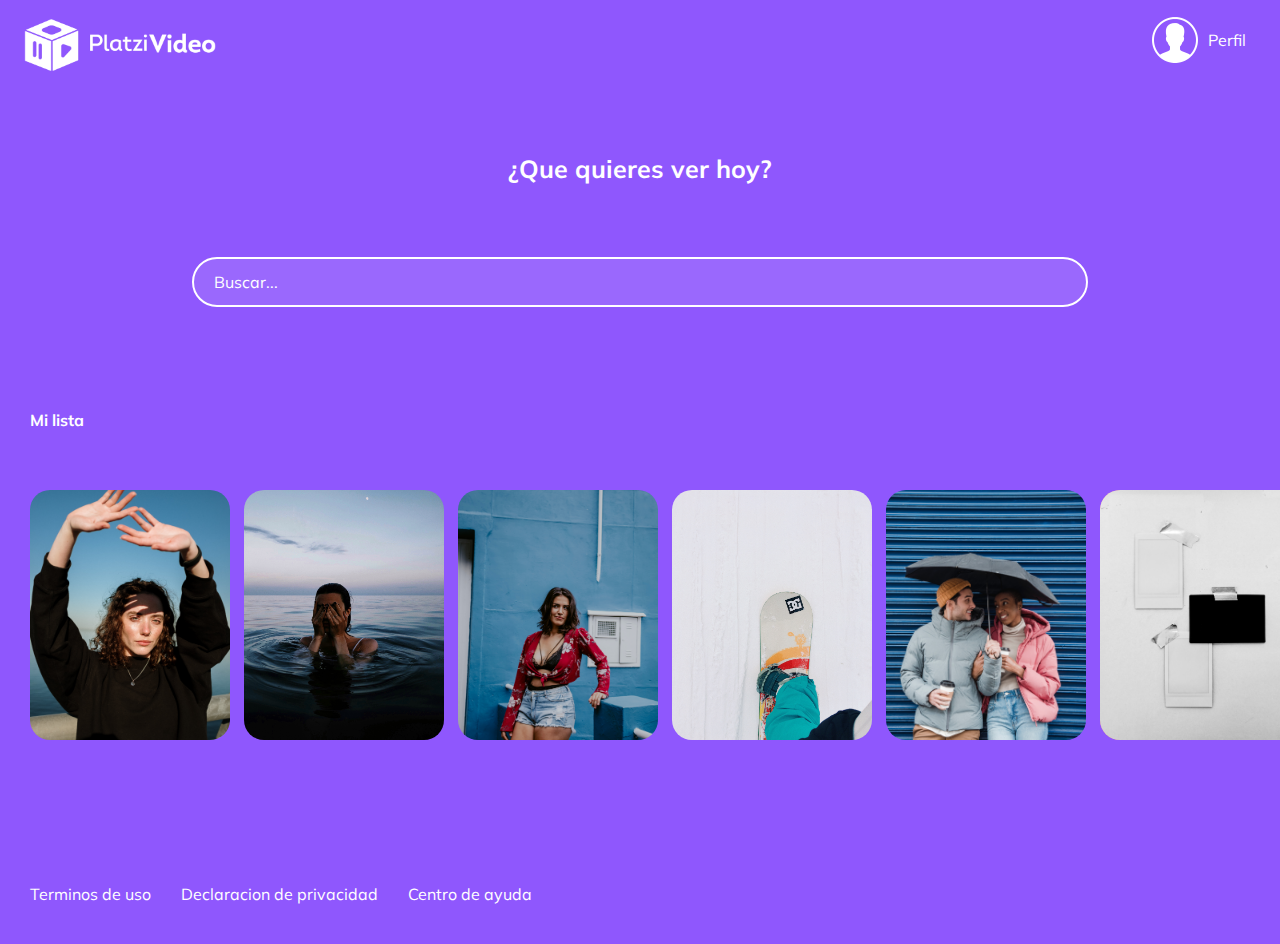
==== index.html @ 0224c706 "se agrega appvideo" ====
<!DOCTYPE html>
<html lang="en">
  <head>
    <meta charset="UTF-8" />
    <meta http-equiv="X-UA-Compatible" content="IE=edge" />
    <meta name="viewport" content="width=device-width, initial-scale=1.0" />
    <link
      href="https://fonts.googleapis.com/css2?family=Mulish&display=swap"
      rel="stylesheet"
    />
    <link rel="stylesheet" href="/styles.css">
    <title>header</title>
  </head>
  <body>
    <header class="header">
      <img
        class="header__img"
        src="/compenents/logo-platzi-video-BW2.png"
        alt=""
      />
      <div class="header__menu">
        <div class="header__menu--profile">
          <img src="/compenents/user-icon.png" alt="" />
          <p>Perfil</p>
          <div>
            <ul>
              <li><a href="/">Cuenta</a></li>
              <li><a href="/">Cerrar Sesion</a></li>
            </ul>
          </div>
        </div>
      </div>
    </header>
    <section class="main">
      <h2 class="main__title">¿Que quieres ver hoy?</h2>
      <input class="buscador" type="text" placeholder="Buscar..." />
    </section>
    <section class="carousel">
        <h2>Mi lista</h2>
      <div class="carousel__container">
        <div class="carousel-item">
          <img
            class="carousel-item__img"
            src="/src/pexels-cottonbro-4571209.jpg"
            alt=""
          />
          <div class="carousel-item__details">
            <div>
              <img src="/compenents/icons8-play-64.png" alt="play" />
              <img src="/compenents/icons8-plus-64.png" alt="plus" />
            </div>
            <p class="carousel-item__details-title">Titulo Descriptivo</p>
            <p class="carousel-item__details-subtitle">29 16+ 114min</p>
          </div>
        </div>
        <div class="carousel-item">
          <img
            class="carousel-item__img"
            src="/src/pexels-kira-schwarz-8829906.jpg"
            alt=""
          />
          <div class="carousel-item__details">
            <div>
              <img src="/compenents/icons8-play-64.png" alt="play" />
              <img src="/compenents/icons8-plus-64.png" alt="plus" />
            </div>
            <p class="carousel-item__details-title">Titulo Descriptivo</p>
            <p class="carousel-item__details-subtitle">29 16+ 114min</p>
          </div>
        </div>
        <div class="carousel-item">
            <img
              class="carousel-item__img"
              src="/src/pexels-cristyan-bohn-7556080.jpg"
              alt=""
            />
            <div class="carousel-item__details">
              <div>
                <img src="/compenents/icons8-play-64.png" alt="play" />
                <img src="/compenents/icons8-plus-64.png" alt="plus" />
              </div>
              <p class="carousel-item__details-title">Titulo Descriptivo</p>
              <p class="carousel-item__details-subtitle">29 16+ 114min</p>
            </div>
          </div>
          <div class="carousel-item">
            <img
              class="carousel-item__img"
              src="/src/pexels-daria-ponomareva-8704745.jpg"
              alt=""
            />
            <div class="carousel-item__details">
              <div>
                <img src="/compenents/icons8-play-64.png" alt="play" />
                <img src="/compenents/icons8-plus-64.png" alt="plus" />
              </div>
              <p class="carousel-item__details-title">Titulo Descriptivo</p>
              <p class="carousel-item__details-subtitle">29 16+ 114min</p>
            </div>
          </div>
          <div class="carousel-item">
            <img
              class="carousel-item__img"
              src="/src/pexels-klaus-nielsen-6303758.jpg"
              alt=""
            />
            <div class="carousel-item__details">
              <div>
                <img src="/compenents/icons8-play-64.png" alt="play" />
                <img src="/compenents/icons8-plus-64.png" alt="plus" />
              </div>
              <p class="carousel-item__details-title">Titulo Descriptivo</p>
              <p class="carousel-item__details-subtitle">29 16+ 114min</p>
            </div>
          </div>
          <div class="carousel-item">
            <img
              class="carousel-item__img"
              src="/src/pexels-madison-inouye-8165596.jpg"
              alt=""
            />
            <div class="carousel-item__details">
              <div>
                <img src="/compenents/icons8-play-64.png" alt="play" />
                <img src="/compenents/icons8-plus-64.png" alt="plus" />
              </div>
              <p class="carousel-item__details-title">Titulo Descriptivo</p>
              <p class="carousel-item__details-subtitle">29 16+ 114min</p>
            </div>
          </div>
          <div class="carousel-item">
            <img
              class="carousel-item__img"
              src="/src/pexels-cliford-mervil-2469122.jpg"
              alt=""
            />
            <div class="carousel-item__details">
              <div>
                <img src="/compenents/icons8-play-64.png" alt="play" />
                <img src="/compenents/icons8-plus-64.png" alt="plus" />
              </div>
              <p class="carousel-item__details-title">Titulo Descriptivo</p>
              <p class="carousel-item__details-subtitle">29 16+ 114min</p>
            </div>
          </div>
          <div class="carousel-item">
            <img
              class="carousel-item__img"
              src="/src/pexels-кириллова-виктория-8796405.jpg"
              alt=""
            />
            <div class="carousel-item__details">
              <div>
                <img src="/compenents/icons8-play-64.png" alt="play" />
                <img src="/compenents/icons8-plus-64.png" alt="plus" />
              </div>
              <p class="carousel-item__details-title">Titulo Descriptivo</p>
              <p class="carousel-item__details-subtitle">29 16+ 114min</p>
            </div>
          </div>
      </div>
    </section>
    <footer class="footer__main">
      <a href="/">Terminos de uso</a>
      <a href="/">Declaracion de privacidad</a>
      <a href="/">Centro de ayuda</a>
  </footer>
  </body>
</html>
---- styles.css ----
* {
  box-sizing: border-box;
  margin: 0;
  padding: 0;
  font-family: "Mulish", sans-serif;
  font-size: 1.6rem;
}

html {
  font-size: 62.5%;
}

body {
  background-color: #8f57fd;
}

.header {
  background-color: #8f57fd;
  width: 100%;
  height: 8rem;
  display: flex;
  justify-content: space-between;
  align-items: center;
}

.header__img {
  width: 20rem;
  margin-top: 1rem;
  margin-left: 2rem;
}

.header__menu {
  margin-right: 3rem;
  color: white;
}

.header__menu ul {
  display: none;
  list-style: none;
  position: absolute;
  width: 10rem;
  text-align: right;
  margin: 2.5rem 0rem 0rem -10rem;
}

.header__menu li {
  margin-top: 1rem;
}

.header__menu li a {
  color: white;
  text-decoration: none;
}

.header__menu li a:hover {
  text-decoration: underline;
}

.header__menu:hover ul,
ul:hover {
  display: block;
}

.header__menu--profile {
  margin-right: 6rem;
  width: 4rem;
  display: flex;
  align-items: center;
}

.header__menu--profile img {
  margin-right: 0.8rem;
}

.main {
  height: 30rem;
  display: flex;
  align-items: center;
  justify-content: space-evenly;
  flex-direction: column;
}

.main__title {
  color: white;
  font-size: 2.5rem;
}

.buscador {
  border: 0.2rem solid white;
  border-radius: 2.5rem;
  color: white;
  height: 5rem;
  padding: 0rem 2rem;
  width: 70%;
  background-color: rgba(255, 255, 255, 0.1);
  outline: none;
}

.buscador::placeholder {
  color: white;
}

.carousel {
  width: 100%;
  overflow: scroll;
  padding: 3rem;
  position: relative;
  color: white;
}

.carousel__container {
  white-space: nowrap;
  margin: 6rem 0rem;
  padding-bottom: 1rem;
}

.carousel-item {
  background-color: palevioletred;
  width: 20rem;
  height: 25rem;
  border-radius: 2rem;
  overflow: hidden;
  margin-right: 1rem;
  display: inline-block;
  cursor: pointer;
  transition: 450ms all;
  transform-origin: center left;
  position: relative;
}

.carousel-item:hover ~ .carousel-item {
  transform: translate3d(10rem, 0, 0);
}

.carousel__container:hover .carousel-item {
  opacity: 0.3;
}

.carousel__container:hover .carousel-item:hover {
  transform: scale(1.5);
  opacity: 1;
}

.carousel-item__img {
  width: 20rem;
  height: 25rem;
  object-fit: cover;
}

.carousel-item__details {
  background: linear-gradient(to top, rgba(0, 0, 0, 0.9) 0%, rgba(0, 0, 0, 0) 100%);
  font-size: 1rem;
  opacity: 0;
  transition: 450 ms opacity;
  padding: 1rem;
  position: absolute;
  top: 0;
  left: 0;
  right: 0;
  bottom: 0;
  display: flex;
  flex-direction: column;
  justify-content: flex-end;
}

.carousel-item__details img {
  height: 1.5rem;
}

.carousel-item__details p {
  margin: 0px;
}

.carousel-item__details:hover {
  opacity: 1;
  color: white;
}

/*empieza la seccion de login*/
.login {
  background: linear-gradient(#8f57FD, #21C08B);
  display: flex;
  align-items: center;
  justify-content: center;
  flex-direction: column;
  padding: 0rem 3rem;
  min-height: calc(100vh - 20rem);
  margin-top: 3rem;
}

.login__container {
  background-color: rgba(255, 255, 255, 0.1);
  border: 0.2rem solid white;
  border-radius: 4rem;
  color: white;
  padding: 6rem 6.8rem 4rem;
  min-height: 70rem;
  width: 42rem;
  display: flex;
  flex-direction: column;
  justify-content: space-around;
}

.login__container h2 {
  margin-bottom: 2rem;
}

.login__container--form {
  display: flex;
  flex-direction: column;
}

.login__container--form label {
  font-size: 1.4rem;
}

.login__container--rememberme {
  color: white;
  display: flex;
  justify-content: space-between;
  margin-top: 1rem;
}

.login__container--rememberme a {
  color: white;
  font-size: 1.4rem;
  text-decoration: none;
}

.login__container--rememberme a:hover {
  text-decoration: underline;
}

.login__container--socialMedia > div {
  display: flex;
  align-items: center;
  font-size: 1.4rem;
  margin-bottom: 1rem;
}

.login__container--socialMedia > div > img {
  width: 3rem;
  margin-right: 1rem;
}

.login__container--register {
  font-size: 1.4rem;
  display: flex;
  align-items: center;
  justify-content: space-around;
}

.login__container--register a {
  font-size: 1.6rem;
  color: white;
  font-weight: bold;
  text-decoration: none;
}

.login__container--register a:hover {
  text-decoration: underline;
}

.input {
  color: white;
  background-color: transparent;
  border-top: 0;
  border-left: 0;
  border-right: 0;
  border-bottom: 0.2rem solid white;
  outline: none;
  margin-bottom: 2rem;
  padding: 0 2rem;
  height: 5rem;
}

.input::placeholder {
  color: white;
}

.button {
  background-color: rgba(255, 255, 255, 0.1);
  border: none;
  border-radius: 2.5rem;
  color: white;
  cursor: pointer;
  font-weight: bold;
  height: 5rem;
  letter-spacing: 0.1rem;
  margin: 1rem 0;
}

.footer {
  display: flex;
  align-items: center;
  height: 10rem;
  width: 100%;
  background-color: #21C08B;
}

.footer a {
  color: white;
  text-decoration: none;
  padding-left: 3rem;
  cursor: pointer;
}

.footer a:hover {
  text-decoration: underline;
}

.footer__main {
  display: flex;
  align-items: center;
  height: 10rem;
  width: 100%;
  background-color: #8f57FD;
}

.footer__main a {
  color: white;
  text-decoration: none;
  padding-left: 3rem;
  cursor: pointer;
}

.footer__main a:hover {
  text-decoration: underline;
}

.p404__container {
  background: linear-gradient(#8f57FD, #21C08B);
  height: 42rem;
  color: white;
  display: flex;
  align-items: center;
  flex-direction: column;
  justify-content: center;
}

.p404__container h1 {
  font-size: 15rem;
}

@keyframes pulse {
  0% {
    transform: scale(1);
  }
  50% {
    transform: scale(1.1);
  }
  100% {
    transform: scale(1);
  }
}
.pulse {
  animation-name: pulse;
  animation-duration: 1s;
}

::-webkit-scrollbar-thumb {
  background: #8f57FD;
  border-radius: 4px;
}

::-webkit-scrollbar {
  width: 8px;
  height: 8px;
  background: #8f57FD;
  border-radius: 4px;
}

::-webkit-scrollbar:hover {
  background: #8f57FD;
  box-shadow: 0 0 2px 1px rgba(0, 0, 0, 0.2);
}

::-webkit-scrollbar:hover:active {
  background: #8f57FD;
}

@media only screen and (max-width: 600px) {
  .login__container {
    background-color: transparent;
    border: none;
    padding: 0;
    width: 100%;
  }

  .footer {
    align-items: flex-start;
    flex-direction: column;
  }
}

/*# sourceMappingURL=styles.css.map */
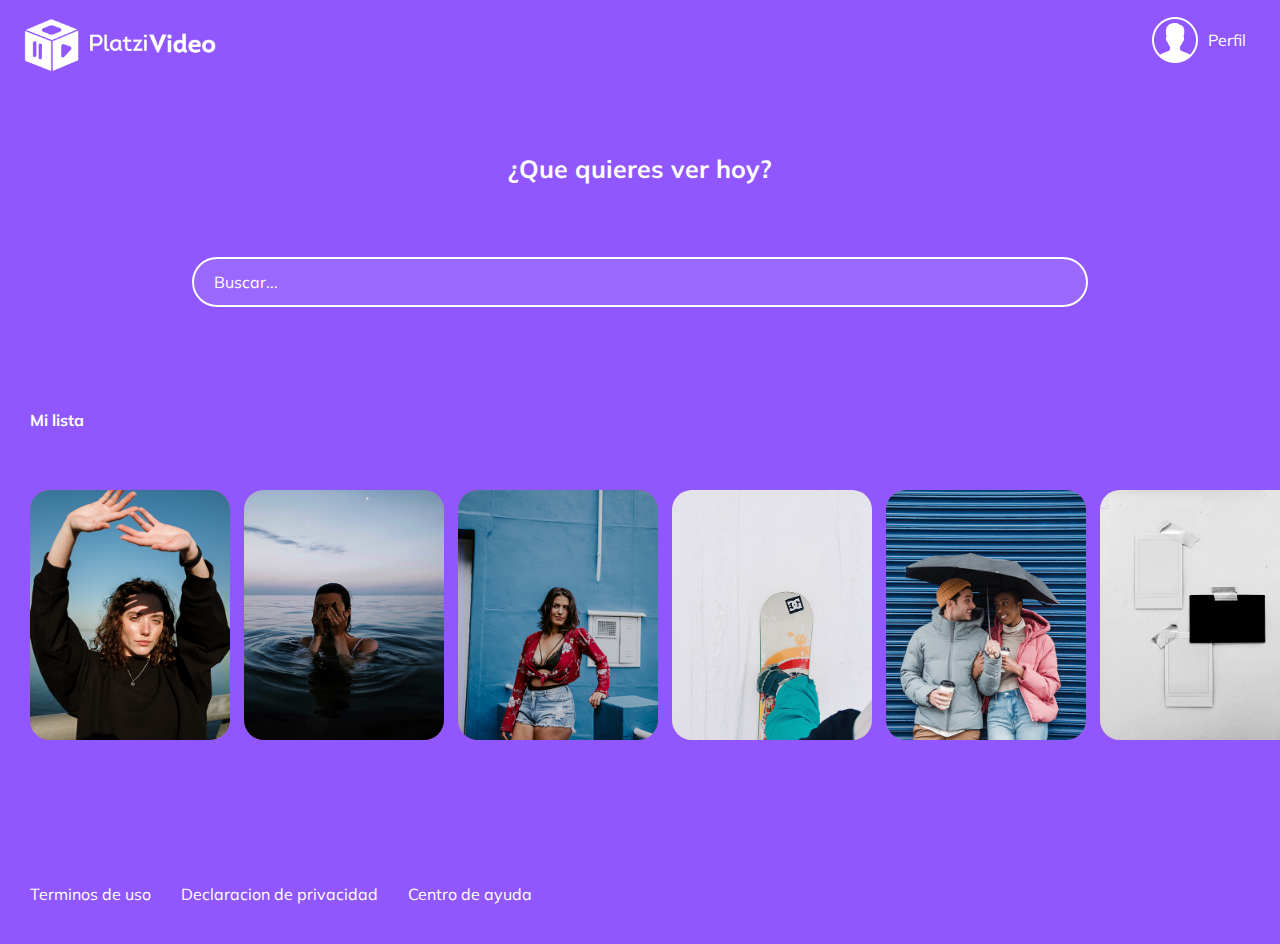
==== commit 14dad797: "se cambio el tamaño de las imagenes" ====
--- a/index.html
+++ b/index.html
@@ -41,7 +41,7 @@
         <div class="carousel-item">
           <img
             class="carousel-item__img"
-            src="/src/pexels-cottonbro-4571209.jpg"
+            src="/src/pexels-cottonbro-4571209.png"
             alt=""
           />
           <div class="carousel-item__details">
@@ -56,7 +56,7 @@
         <div class="carousel-item">
           <img
             class="carousel-item__img"
-            src="/src/pexels-kira-schwarz-8829906.jpg"
+            src="/src/pexels-kira-schwarz-8829906.png"
             alt=""
           />
           <div class="carousel-item__details">
@@ -71,7 +71,7 @@
         <div class="carousel-item">
             <img
               class="carousel-item__img"
-              src="/src/pexels-cristyan-bohn-7556080.jpg"
+              src="/src/pexels-cristyan-bohn-7556080.png"
               alt=""
             />
             <div class="carousel-item__details">
@@ -86,7 +86,7 @@
           <div class="carousel-item">
             <img
               class="carousel-item__img"
-              src="/src/pexels-daria-ponomareva-8704745.jpg"
+              src="/src/pexels-daria-ponomareva-8704745.png"
               alt=""
             />
             <div class="carousel-item__details">
@@ -101,7 +101,7 @@
           <div class="carousel-item">
             <img
               class="carousel-item__img"
-              src="/src/pexels-klaus-nielsen-6303758.jpg"
+              src="/src/pexels-klaus-nielsen-6303758.png"
               alt=""
             />
             <div class="carousel-item__details">
@@ -116,7 +116,7 @@
           <div class="carousel-item">
             <img
               class="carousel-item__img"
-              src="/src/pexels-madison-inouye-8165596.jpg"
+              src="/src/pexels-madison-inouye-8165596.png"
               alt=""
             />
             <div class="carousel-item__details">
@@ -131,7 +131,7 @@
           <div class="carousel-item">
             <img
               class="carousel-item__img"
-              src="/src/pexels-cliford-mervil-2469122.jpg"
+              src="/src/pexels-cliford-mervil-2469122.png"
               alt=""
             />
             <div class="carousel-item__details">
@@ -146,7 +146,7 @@
           <div class="carousel-item">
             <img
               class="carousel-item__img"
-              src="/src/pexels-кириллова-виктория-8796405.jpg"
+              src="/src/pexels-кириллова-виктория-8796405.png"
               alt=""
             />
             <div class="carousel-item__details">
